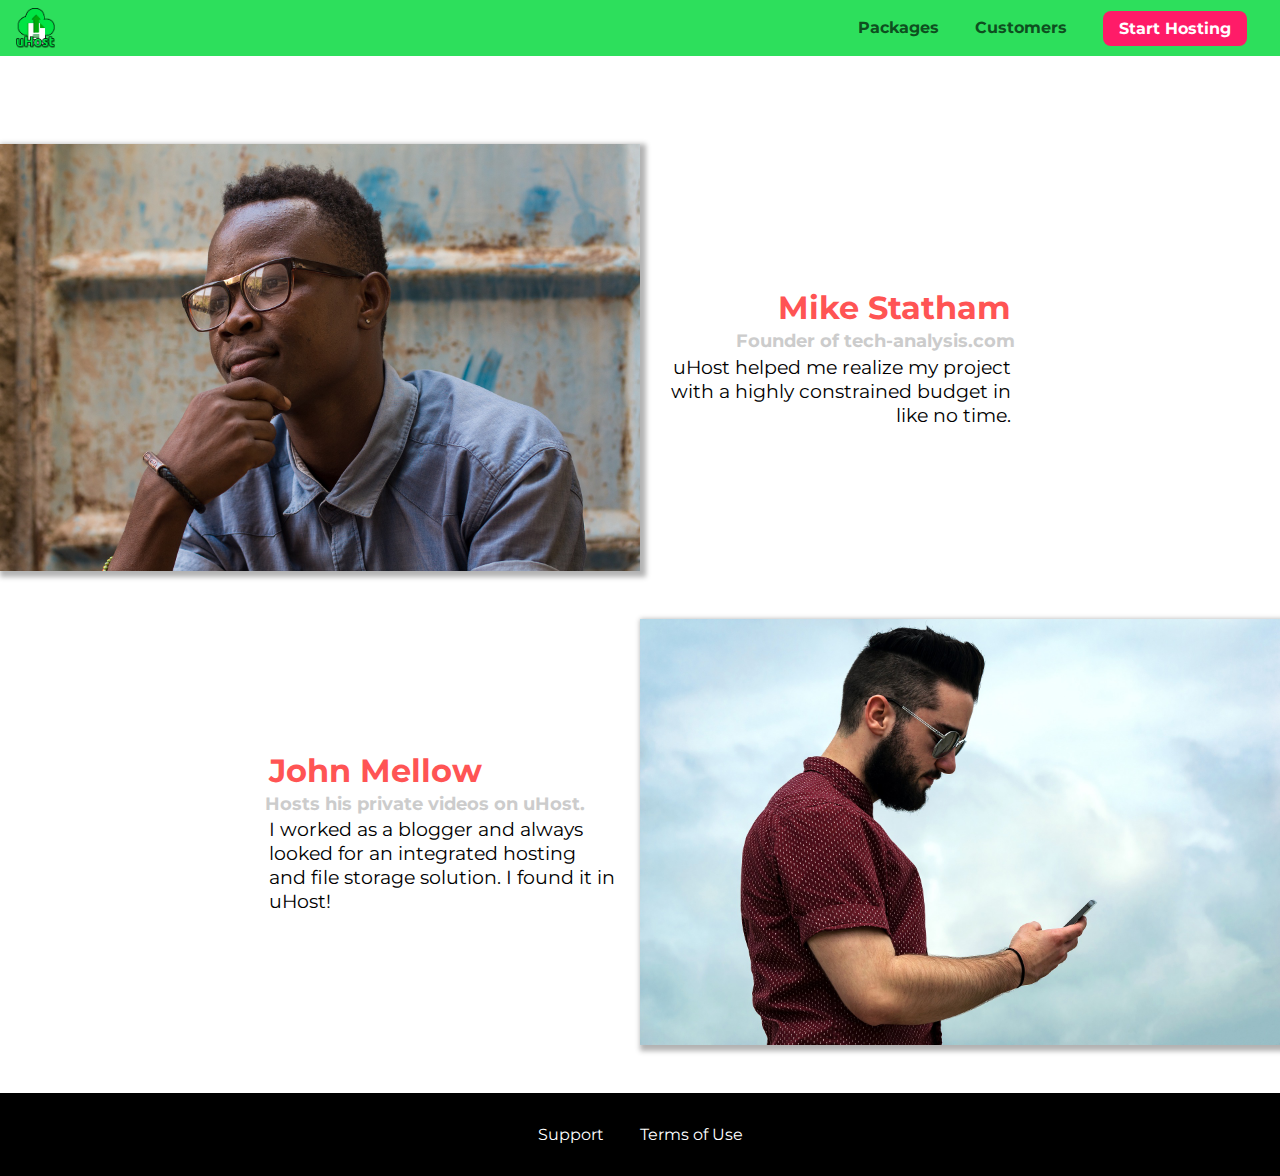
==== customers/index.html @ 2237bd2e "add start-hosting dir" ====
<!DOCTYPE html>
<html lang="en">

<head>
    <meta charset="UTF-8">
    <meta name="viewport" content="width=device-width, initial-scale=1.0">
    <meta http-equiv="X-UA-Compatible" content="ie=edge">
    <title>uHost Customers</title>
    <link rel="shortcut icon" href="../favicon.png">
    <link href="https://fonts.googleapis.com/css?family=Anton|Montserrat:400,700" rel="stylesheet">
    <link rel="stylesheet" href="../shared.css">
    <link rel="stylesheet" href="customers.css">
</head>

<body>
    <div class="backdrop"></div>
    <header class="main-header">
        <div>
            <button class="toggle-button">
                <span class="toggle-button__bar"></span>
                <span class="toggle-button__bar"></span>
                <span class="toggle-button__bar"></span>
            </button>
            <a href="../index.html" class="main-header__brand">
                <img src="../images/uhost-icon.png" alt="uHost - Youre favorite hosting company">
            </a>
        </div>
        <nav class="main-nav">
            <ul class="main-nav__items">
                <li class="main-nav__item">
                    <a href="../packages/index.html">Packages</a>
                </li>
                <li class="main-nav__item">
                    <a href="index.html">Customers</a>
                </li>
                <li class="main-nav__item main-nav__item--cta">
                    <a href="../start-hosting/index.html">Start Hosting</a>
                </li>
            </ul>
        </nav>
    </header>
    <nav class="mobile-nav">
        <ul class="mobile-nav__items">
            <li class="mobile-nav__item">
                <a href="../packages/index.html">Packages</a>
            </li>
            <li class="mobile-nav__item">
                <a href="/index.html">Customers</a>
            </li>
            <li class="mobile-nav__item mobile-nav__item--cta">
                <a href="../start-hosting/index.html">Start Hosting</a>
            </li>
        </ul>
    </nav>
    <main>
        <div>
            <div class="testimonial" id="customer-1">
                <div class="testimonial__image-container">
                    <img src="../images/customer-1.jpg" alt="Mike Statham - Customer" class="testimonial__image">
                </div>
                <div class="testimonial__info">
                    <h1 class="testimonial__name">Mike Statham</h1>
                    <h2 class="testimonial__subtitle">Founder of
                        <a href="tech-analysis.com">tech-analysis.com</a>
                    </h2>
                    <p class="testimonial__text">uHost helped me realize my project with a highly constrained budget in
                        like no time.</p>
                </div>
            </div>
            <div class="testimonial" id="customer-2">

                <div class="testimonial__info">
                    <h1 class="testimonial__name">John Mellow</h1>
                    <h2 class="testimonial__subtitle">Hosts his private videos on uHost.
                    </h2>
                    <p class="testimonial__text">I worked as a blogger and always looked for an integrated hosting and
                        file storage solution. I found
                        it in uHost!
                    </p>
                </div>
                <div class="testimonial__image-container">
                    <img src="../images/customer-2.jpg" alt="John Mellow - Customer" class="testimonial__image">
                </div>
            </div>
        </div>
    </main>
    <footer class="main-footer">
        <nav>
            <ul class="main-footer__links">
                <li class="main-footer__link"><a href="#">Support</a></li>
                <li class="main-footer__link"><a href="#">Terms of Use</a></li>
            </ul>
        </nav>
    </footer>
    <script src="../shared.js"></script>
</body>

</html>
---- shared.css ----
* {
  box-sizing: border-box;
}

body {
  font-family: "Montserrat", sans-serif;
  margin: 0;
}

main {
  min-height: calc(100vh - 3.5rem - 8rem);
  margin-top: 3.5rem;
}

.backdrop {
  position: fixed;
  display: none;
  top: 0;
  left: 0;
  z-index: 100;
  width: 100vw;
  height: 100vh;
  background-color: rgba(0, 0, 0, 0.5);
}

.main-header {
  width: 100%;
  position: fixed;
  top: 0;
  left: 0;
  background-color: #2ddf5c;
  padding: 0.5rem 1rem;
  z-index: 1;
}

.main-header>div {
  display: inline-block;
  vertical-align: middle;
}

.toggle-button {
  width: 3rem;
  background-color: transparent;
  border: none;
  cursor: pointer;
  padding-top: 0;
  padding-bottom: 0;
  vertical-align: middle;
}

.toggle-button:focus {
  outline: none;
}

.toggle-button__bar {
  width: 100%;
  height: 0.2rem;
  background-color: #000;
  display: block;
  margin: 0.6rem 0;
}

.main-header__brand {
  color: #0e4f1f;
  text-decoration: none;
  font-weight: bold;
  height: 2.5rem;
  display: inline-block;
  vertical-align: middle;
}

.main-header__brand img {
  height: 100%;
}

.main-nav {
  display: none;
}

.main-nav__items {
  margin: 0;
  padding: 0;
  list-style: none;
}

.main-nav__item {
  display: inline-block;
  margin: 0 1rem;
}

.main-nav__item a,
.mobile-nav__item a {
  text-decoration: none;
  color: #0e4f1f;
  font-weight: bold;
  padding: 0.2rem 0;
}

.main-nav__item a:hover,
.main-nav__item a:active {
  color: white;
  border-bottom: 5px solid white;
}

.main-nav__item--cta a,
.mobile-nav__item--cta a {
  color: white;
  background-color: #ff1b68;
  padding: 0.5rem 1rem;
  border-radius: 8px;
}

.main-nav__item--cta a:hover,
.main-nav__item--cta a:active,
.mobile-nav__item--cta a:hover,
.mobile-nav__item--cta a:active {
  color: #ff1b68;
  background-color: white;
  border: none;
}

@media (min-width: 40rem) {
  .toggle-button {
    display: none;
  }

  .main-nav {
    display: inline-block;
    text-align: right;
    width: calc(100% - 44px);
    vertical-align: middle;
  }
}

.main-footer {
  background-color: #000;
  padding: 2rem;
  margin-top: 3rem;
}

.main-footer__links {
  list-style: none;
  margin: 0;
  padding: 0;
  text-align: center;
}

.main-footer__link {
  display: block;
  margin: 1rem 0;
}

.main-footer__link a {
  color: #fff;
  text-decoration: none;
}

.main-footer__link a:hover,
.main-footer__link a:active {
  color: #ccc;
}

.mobile-nav {
  display: none;
  position: fixed;
  z-index: 101;
  top: 0;
  left: 0;
  background-color: #fff;
  width: 80%;
  height: 100vh;
}

.mobile-nav__items {
  width: 90%;
  height: 100%;
  list-style: none;
  margin: 10% auto;
  padding: 0;
  text-align: center;
}

.mobile-nav__item {
  margin: 1rem 0;
}

.mobile-nav__item a {
  font-size: 1.5rem;
}

.button {
  background-color: #0e4f1f;
  color: #fff;
  font: inherit;
  border: 1.5px solid #0e4f1f;
  padding: 0.5rem;
  border-radius: 8px;
  font-weight: bold;
  cursor: pointer;
}

.button:hover,
.button:active {
  background-color: #fff;
  color: #0e4f1f;
}

.button:focus {
  outline: none;
}

.open {
  display: block !important;
}

@media (min-width: 40rem) {
  .main-footer__link {
    display: inline-block;
    margin: 0 1rem;
  }
}
---- customers/customers.css ----
main {
  padding-top: 2.5rem;
}

.testimonial {
  font-size: 1.2rem;
}

.testimonial__image-container {
  width: 100%;
  max-width: 40rem;
  box-shadow: 3px 3px 5px 3px rgba(0, 0, 0, 0.3);
}

.testimonial__image {
  width: 100%;
  vertical-align: top;
}

.testimonial__info {
  text-align: right;
  padding: 0.9rem;
}

#customer-2.testimonial {
  text-align: right;
}

#customer-2 .testimonial__info {
  text-align: left;
}

.testimonial__name {
  margin: 0.2rem;
  color: #ff5454;
  font-size: 2rem;
}

.testimonial__subtitle {
  margin: 0;
  font-size: 1.1rem;
  color: #ccc;
}

.testimonial__subtitle a {
  color: inherit;
  text-decoration: none;
}

.testimonial__subtitle a:hover,
.testimonial__subtitle a:active {
  color: #7a7a7a;
}

.testimonial__text {
  margin: 0.2rem;
}

@media (min-width: 40rem) {
  .testimonial {
    margin: 3rem auto;
    max-width: 1500px;
  }

  .testimonial__image-container {
    display: inline-block;
    vertical-align: middle;
    width: 66%;
  }

  .testimonial__info {
    display: inline-block;
    vertical-align: middle;
    width: 30%;
  }
}
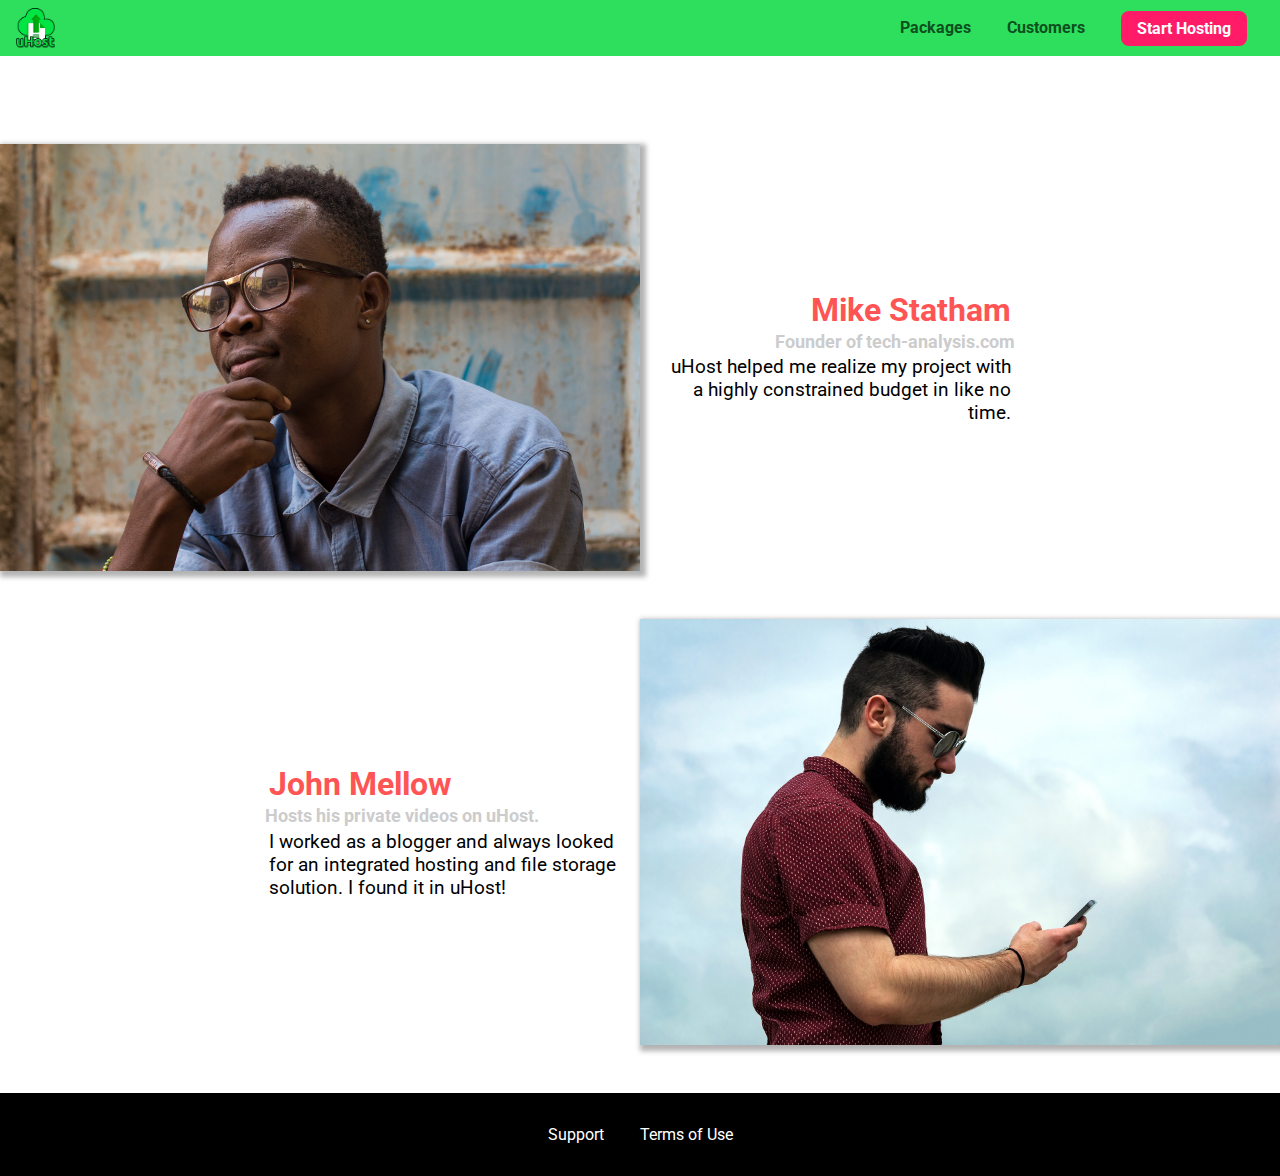
==== commit 20e20c1f: "add google font @import" ====
--- a/customers/index.html
+++ b/customers/index.html
@@ -7,7 +7,6 @@
     <meta http-equiv="X-UA-Compatible" content="ie=edge">
     <title>uHost Customers</title>
     <link rel="shortcut icon" href="../favicon.png">
-    <link href="https://fonts.googleapis.com/css?family=Anton|Montserrat:400,700" rel="stylesheet">
     <link rel="stylesheet" href="../shared.css">
     <link rel="stylesheet" href="customers.css">
 </head>
--- a/shared.css
+++ b/shared.css
@@ -1,9 +1,13 @@
+@import url('https://fonts.googleapis.com/css2?family=Roboto');
+@import url('https://fonts.googleapis.com/css2?family=Anton');
+@import url('https://fonts.googleapis.com/css2?family=Montserrat:400,700');
+
 * {
   box-sizing: border-box;
 }
 
 body {
-  font-family: "Montserrat", sans-serif;
+  font-family: "Roboto", sans-serif;
   margin: 0;
 }
 
@@ -209,6 +213,13 @@
   outline: none;
 }
 
+.button[disabled] {
+  cursor: not-allowed;
+  border: #a1a1a1;
+  background-color: #ccc;
+  color: #a1a1a1;
+}
+
 .open {
   display: block !important;
 }
